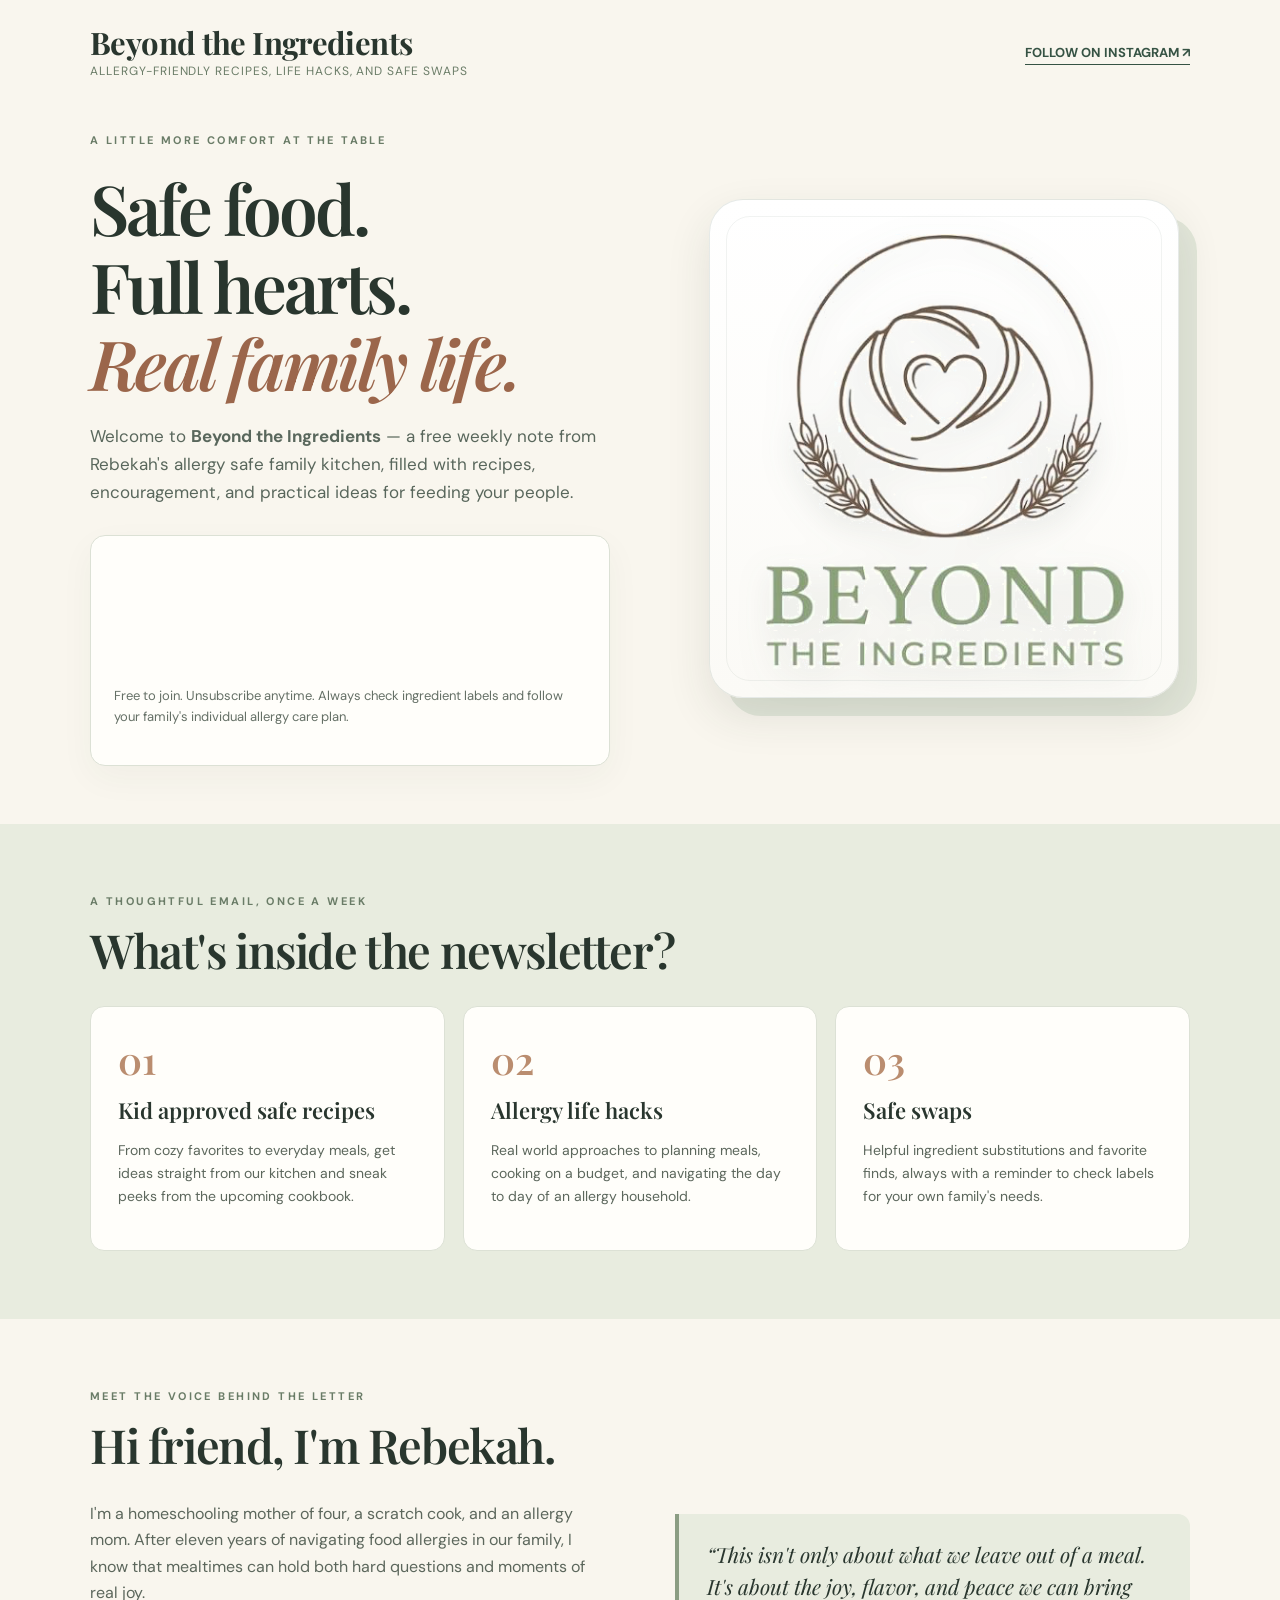
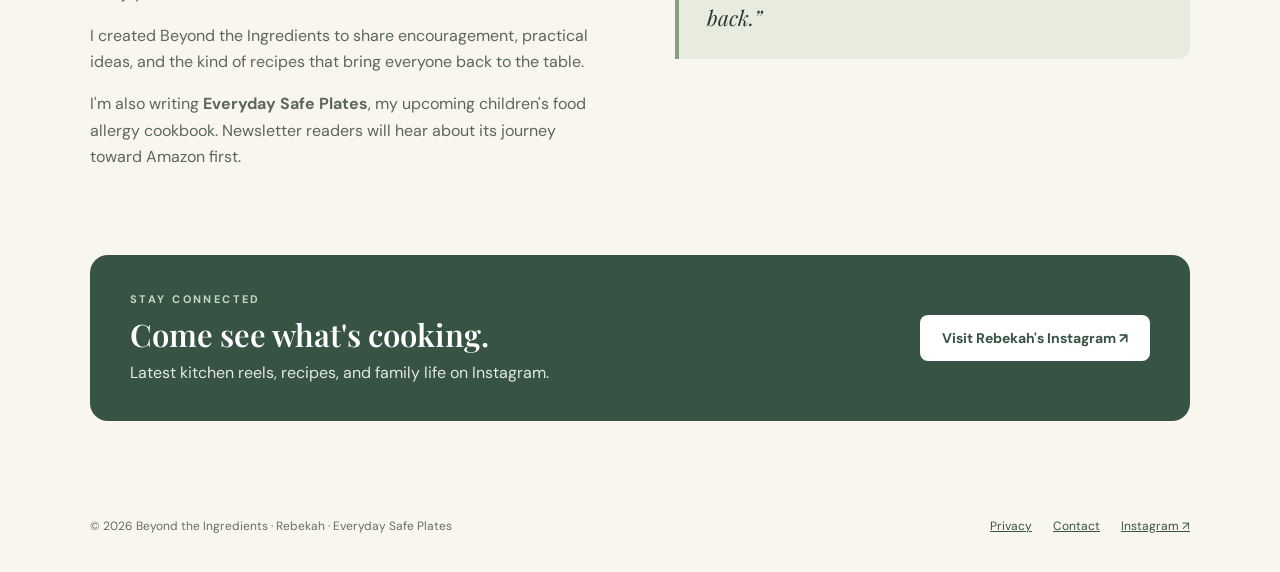
==== index.html @ 3694ec26 "update : Add Beyond the Ingredients newsletter website" ====
<!doctype html>
<html lang="en">
<head>
  <meta charset="utf-8">
  <meta name="viewport" content="width=device-width, initial-scale=1">
  <title>Beyond the Ingredients | Allergy Friendly Recipes & Family Kitchen Notes</title>
  <meta name="description" content="Join Rebekah's free weekly newsletter for kid approved allergy-friendly recipes, practical allergy life tips, and safe ingredient swaps.">
  <meta name="theme-color" content="#365344">
  <meta property="og:title" content="Beyond the Ingredients | Rebekah">
  <meta property="og:description" content="Come on into the kitchen. A free weekly note with recipes, real-life allergy tips, and thoughtful swaps.">
  <meta property="og:type" content="website">
  <link rel="icon" href="assets/beyond-logo.png" type="image/png">
  <link rel="stylesheet" href="styles.css">
</head>
<body>
  <header class="header shell">
    <a class="brand" href="./" aria-label="Beyond the Ingredients home">
      <span class="brand-kicker">Beyond the Ingredients</span>
      <span class="brand-tag">Allergy-friendly recipes, life hacks, and safe swaps</span>
    </a>
    <a class="header-link" href="https://www.instagram.com/theallergysafefamilykitchen/" target="_blank" rel="noopener noreferrer">FOLLOW ON INSTAGRAM ↗</a>
  </header>

  <main>
    <section class="hero">
      <div class="shell hero-inner">
        <div>
          <div class="eyebrow">A little more comfort at the table</div>
          <h1>Safe food.<br>Full hearts.<br><em>Real family life.</em></h1>
          <p class="lead">Welcome to <strong>Beyond the Ingredients</strong> — a free weekly note from Rebekah's allergy safe family kitchen, filled with recipes, encouragement, and practical ideas for feeding your people.</p>

          <div class="signup" id="join" aria-label="Subscribe to Beyond the Ingredients">
            <!-- EmailOctopus's form already includes its own headline, description, email field and consent checkbox. -->
            <div class="signup-embed">
              <script async src="https://eomail5.com/form/b3f950fc-d08c-11f1-945d-15c4036837a5.js" data-form="b3f950fc-d08c-11f1-945d-15c4036837a5"></script>
              <noscript><p>To subscribe, enable JavaScript in your browser, or contact Rebekah using the email link in the footer.</p></noscript>
            </div>
            <p class="small-note">Free to join. Unsubscribe anytime. Always check ingredient labels and follow your family's individual allergy care plan.</p>
          </div>
        </div>

        <div class="hero-visual-wrap">
          <div class="hero-logo-card">
            <img class="hero-logo" src="assets/beyond-logo.png" alt="Beyond the Ingredients logo featuring a heart inside a mixing bowl with wheat details">
          </div>
        </div>
      </div>
    </section>

    <section class="section soft" id="inside">
      <div class="shell">
        <div class="eyebrow">A thoughtful email, once a week</div>
        <h2 class="section-heading">What's inside the newsletter?</h2>
        <div class="cards">
          <article class="card">
            <div class="number">01</div>
            <h3>Kid approved safe recipes</h3>
            <p>From cozy favorites to everyday meals, get ideas straight from our kitchen and sneak peeks from the upcoming cookbook.</p>
          </article>
          <article class="card">
            <div class="number">02</div>
            <h3>Allergy life hacks</h3>
            <p>Real world approaches to planning meals, cooking on a budget, and navigating the day to day of an allergy household.</p>
          </article>
          <article class="card">
            <div class="number">03</div>
            <h3>Safe swaps</h3>
            <p>Helpful ingredient substitutions and favorite finds, always with a reminder to check labels for your own family's needs.</p>
          </article>
        </div>
      </div>
    </section>

    <section class="section">
      <div class="shell about">
        <div>
          <div class="eyebrow">Meet the voice behind the letter</div>
          <h2 class="section-heading">Hi friend, I'm Rebekah.</h2>
          <p>I'm a homeschooling mother of four, a scratch cook, and an allergy mom. After eleven years of navigating food allergies in our family, I know that mealtimes can hold both hard questions and moments of real joy.</p>
          <p>I created Beyond the Ingredients to share encouragement, practical ideas, and the kind of recipes that bring everyone back to the table.</p>
          <p>I'm also writing <strong>Everyday Safe Plates</strong>, my upcoming children's food allergy cookbook. Newsletter readers will hear about its journey toward Amazon first.</p>
        </div>
        <div class="quote">“This isn't only about what we leave out of a meal. It's about the joy, flavor, and peace we can bring back.”</div>
      </div>
    </section>

    <section class="section" style="padding-top:0">
      <div class="shell">
        <div class="social">
          <div>
            <div class="eyebrow" style="color:#c6d8bf">Stay connected</div>
            <h2>Come see what's cooking.</h2>
            <p>Latest kitchen reels, recipes, and family life on Instagram.</p>
          </div>
          <a class="button" href="https://www.instagram.com/theallergysafefamilykitchen/" target="_blank" rel="noopener noreferrer">Visit Rebekah's Instagram ↗</a>
        </div>
      </div>
    </section>
  </main>

  <footer class="footer shell">
    <span>© <span id="year">2026</span> Beyond the Ingredients · Rebekah · Everyday Safe Plates</span>
    <div>
      <a href="privacy.html">Privacy</a>
      <a href="mailto:bekahlakatosh@gmail.com">Contact</a>
      <a href="https://www.instagram.com/theallergysafefamilykitchen/" target="_blank" rel="noopener noreferrer">Instagram ↗</a>
    </div>
  </footer>

  <script>document.getElementById('year').textContent = new Date().getFullYear()</script>
</body>
</html>
---- styles.css ----
@import url('https://fonts.googleapis.com/css2?family=DM+Sans:wght@400;500;600;700&family=Playfair+Display:wght@500;600;700&display=swap');
:root{
  --ink:#29362e;
  --green:#365344;
  --muted:#657066;
  --cream:#f9f6ee;
  --paper:#fffefa;
  --sage:#e8ecdf;
  --border:#dce1d5;
  --accent:#b97a58;
}
*{box-sizing:border-box}
html{scroll-behavior:smooth}
body{margin:0;background:var(--cream);color:var(--ink);font-family:'DM Sans',Arial,sans-serif;line-height:1.65}
a{color:var(--green)}
.shell{max-width:1160px;margin:auto;padding:0 30px}
.header{display:flex;align-items:center;justify-content:space-between;padding-top:26px;padding-bottom:22px;gap:20px}
.brand{display:flex;flex-direction:column;text-decoration:none;color:var(--ink)}
.brand-kicker{font-family:'Playfair Display',Georgia,serif;font-size:31px;font-weight:700;line-height:1.05;letter-spacing:-.02em}
.brand-tag{font-size:12px;color:#6a7c67;letter-spacing:.08em;text-transform:uppercase;margin-top:3px}
.eyebrow{letter-spacing:.22em;text-transform:uppercase;font-weight:700;font-size:11px;color:#6a7c67}
.header-link{font-size:13px;font-weight:700;text-decoration:none;border-bottom:1px solid var(--green);white-space:nowrap}
.hero{padding:28px 0 58px}
.hero-inner{display:grid;grid-template-columns:1.05fr .95fr;gap:65px;align-items:center}
.hero h1{font:600 clamp(46px,5.4vw,79px)/1.12 'Playfair Display',Georgia,serif;letter-spacing:-.045em;margin:20px 0}
.hero h1 em{font-style:italic;color:#9b664b}
.lead{font-size:17px;color:#59675c;max-width:520px}
.hero-visual-wrap{display:flex;justify-content:center}
.hero-logo-card{
  width:min(100%, 470px);
  background:linear-gradient(180deg,#ffffff 0%,#fbfaf6 100%);
  border:1px solid rgba(54,83,68,.12);
  border-radius:34px;
  box-shadow:0 18px 45px rgba(41,54,46,.11), 18px 18px 0 #e2e6d9;
  padding:34px 24px 28px;
  position:relative;
}
.hero-logo-card::before{
  content:"";
  position:absolute;
  inset:16px;
  border-radius:24px;
  border:1px solid rgba(54,83,68,.07);
  pointer-events:none;
}
.hero-logo{
  display:block;
  width:100%;
  max-width:360px;
  margin:0 auto;
  height:auto;
  filter:drop-shadow(0 10px 16px rgba(54,83,68,.10));
}
.small-note{font-size:12px;color:var(--muted)}
.signup{margin-top:29px;background:var(--paper);border:1px solid var(--border);border-radius:15px;padding:23px;box-shadow:0 12px 35px #263e2f0b;max-width:520px}
.signup strong{font-size:16px}
.signup p{font-size:13px;color:var(--muted);margin:6px 0 14px}
.signup-embed{min-height:120px;overflow-wrap:anywhere}
.signup-embed iframe,.signup-embed form{max-width:100%}
.section{padding:68px 0}
.soft{background:var(--sage)}
.section-heading{font:600 clamp(32px,4vw,47px)/1.2 'Playfair Display',Georgia,serif;margin:12px 0 28px;letter-spacing:-.03em}
.cards{display:grid;grid-template-columns:repeat(3,1fr);gap:18px}
.card{background:var(--paper);border:1px solid var(--border);border-radius:14px;padding:27px}
.card .number{font:600 38px 'Playfair Display',Georgia,serif;color:#ba8d6f}
.card h3{font:600 22px 'Playfair Display',Georgia,serif;margin:10px 0}
.card p{color:#5c675c;font-size:14px}
.about{display:grid;grid-template-columns:1fr 1fr;gap:70px;align-items:center}
.about p{color:#5c675c}
.quote{background:#e8ecdf;border-left:4px solid #8b9d83;padding:25px 28px;border-radius:0 12px 12px 0;font:italic 21px/1.5 'Playfair Display',Georgia,serif}
.social{background:var(--green);color:#fff;border-radius:18px;padding:35px 40px;display:flex;align-items:center;justify-content:space-between;gap:25px}
.social h2{font:600 31px 'Playfair Display',Georgia,serif;margin:5px 0}
.social p{margin:0;color:#e4e9e0}
.button{background:#fff;color:var(--green);border:0;border-radius:8px;padding:14px 22px;font:700 14px 'DM Sans',sans-serif;text-decoration:none;display:inline-block;cursor:pointer;white-space:nowrap}
.footer{display:flex;align-items:center;justify-content:space-between;gap:24px;padding-top:28px;padding-bottom:35px;font-size:12px;color:var(--muted)}
.footer a{margin-left:18px}
.legal{max-width:780px;margin:55px auto 90px;padding:0 25px}
.legal h1{font:600 45px 'Playfair Display',Georgia,serif}
.legal h2{margin-top:34px;font-size:20px}
@media(max-width:900px){
  .hero-inner,.about{grid-template-columns:1fr;gap:32px}
  .hero-visual-wrap{order:-1}
}
@media(max-width:760px){
  .shell{padding:0 20px}
  .hero{padding-top:8px}
  .hero h1{font-size:49px}
  .cards{grid-template-columns:1fr}
  .section{padding:48px 0}
  .social{display:block;padding:30px}
  .button{margin-top:20px;white-space:normal}
  .header{display:block}
  .header-link{display:inline-block;margin-top:10px;font-size:11px}
  .brand-kicker{font-size:27px}
  .brand-tag{font-size:11px;letter-spacing:.06em}
  .hero-logo-card{padding:26px 18px 22px;box-shadow:0 16px 34px rgba(41,54,46,.11),10px 10px 0 #e2e6d9}
  .footer{display:block}
  .footer a{margin:0 18px 0 0}
}
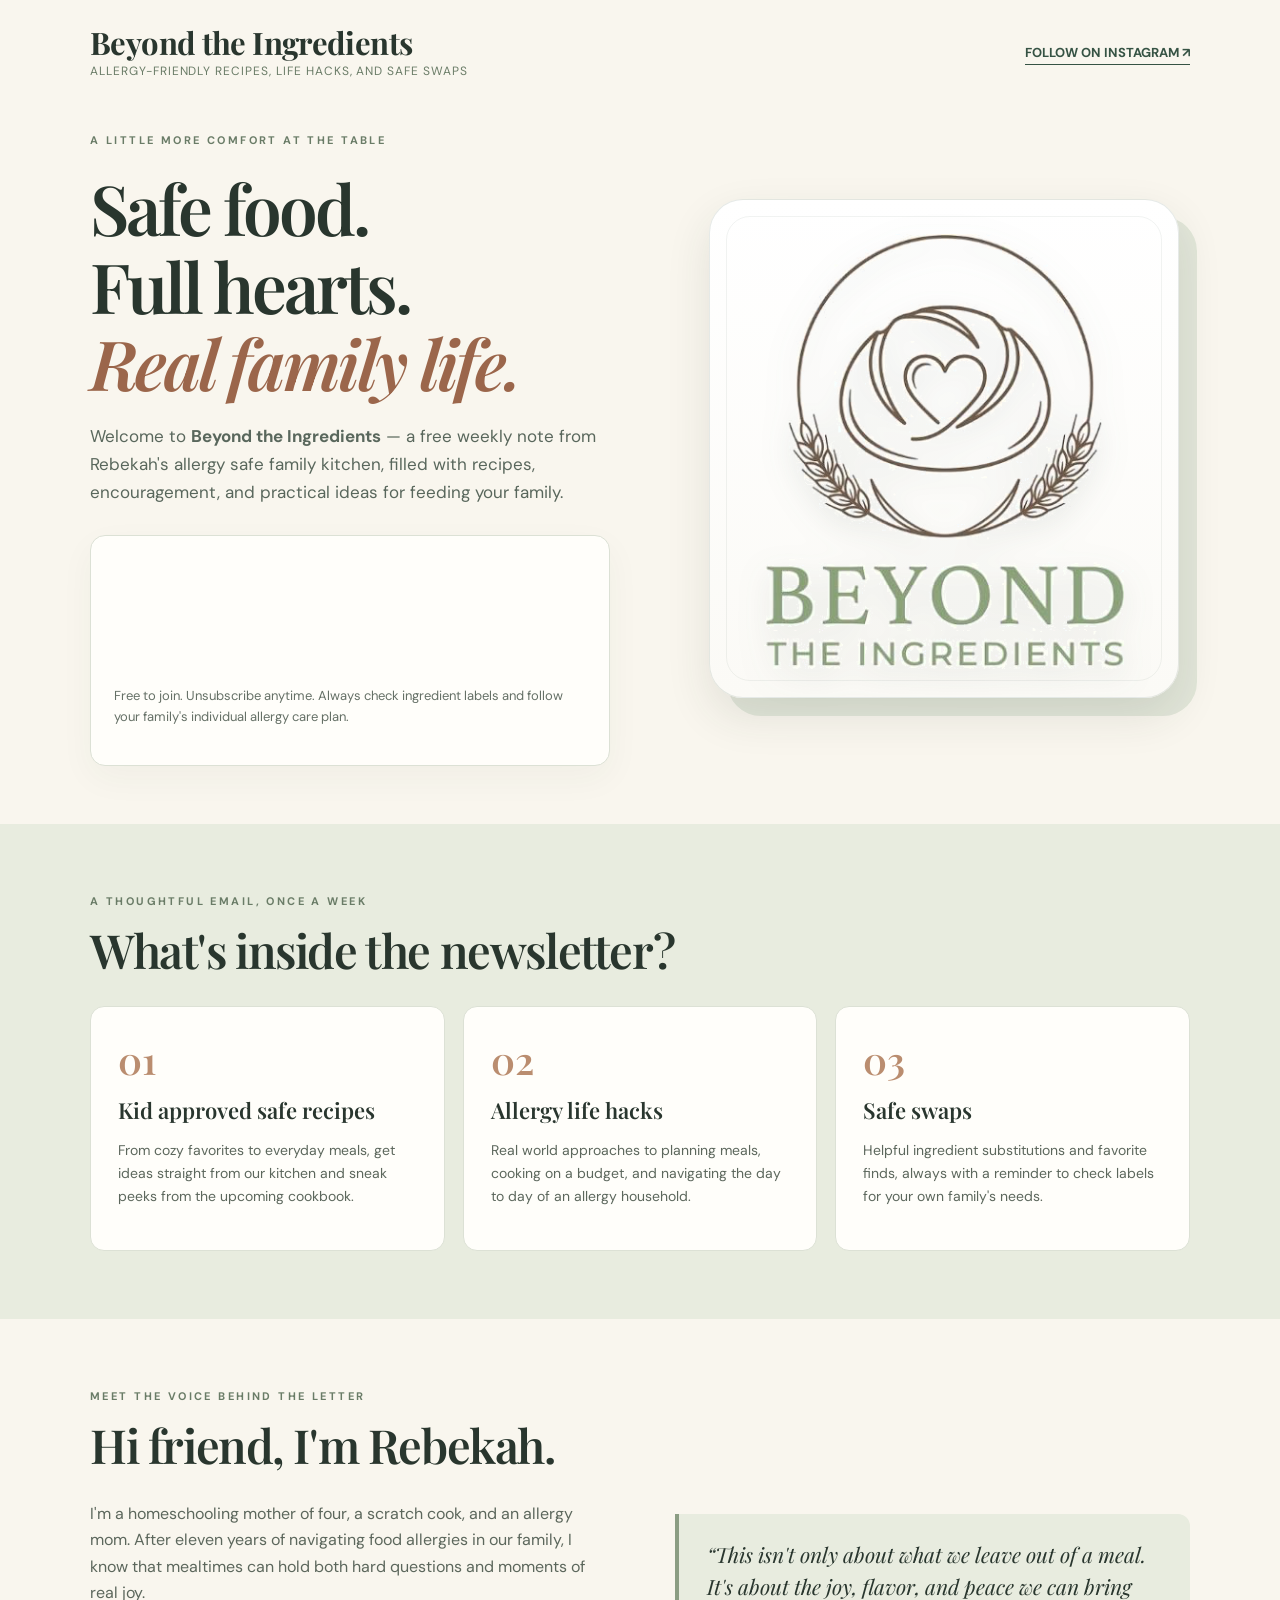
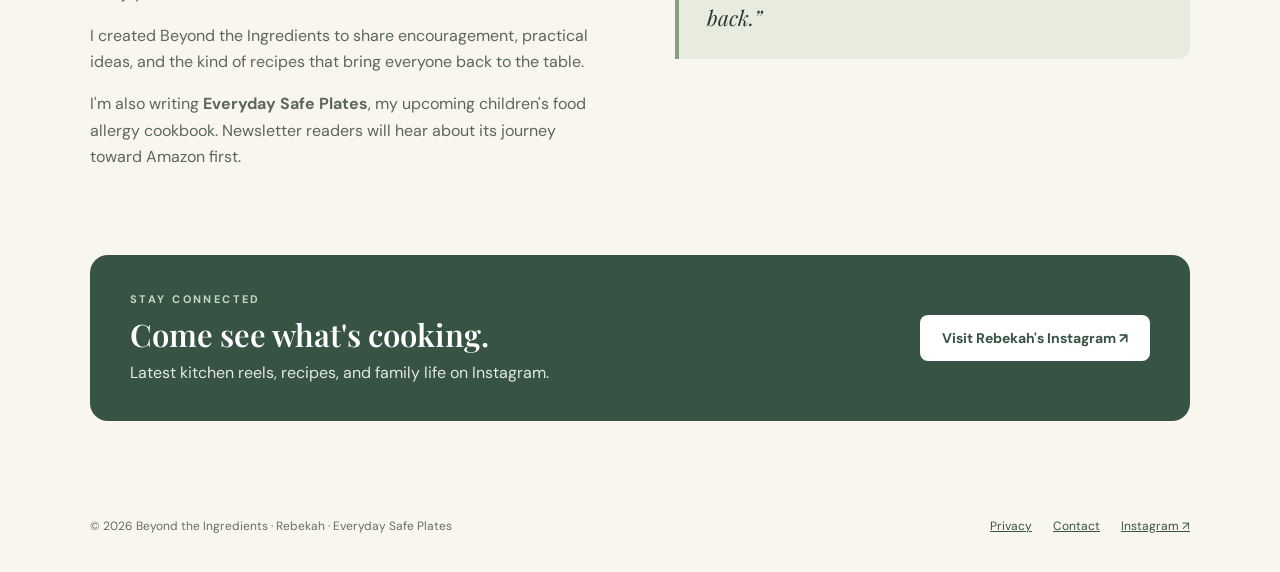
==== commit eda2f8b0: "upatde fixed side wording" ====
--- a/index.html
+++ b/index.html
@@ -27,7 +27,7 @@
         <div>
           <div class="eyebrow">A little more comfort at the table</div>
           <h1>Safe food.<br>Full hearts.<br><em>Real family life.</em></h1>
-          <p class="lead">Welcome to <strong>Beyond the Ingredients</strong> — a free weekly note from Rebekah's allergy safe family kitchen, filled with recipes, encouragement, and practical ideas for feeding your people.</p>
+          <p class="lead">Welcome to <strong>Beyond the Ingredients</strong> — a free weekly note from Rebekah's allergy safe family kitchen, filled with recipes, encouragement, and practical ideas for feeding your family.</p>
 
           <div class="signup" id="join" aria-label="Subscribe to Beyond the Ingredients">
             <!-- EmailOctopus's form already includes its own headline, description, email field and consent checkbox. -->
